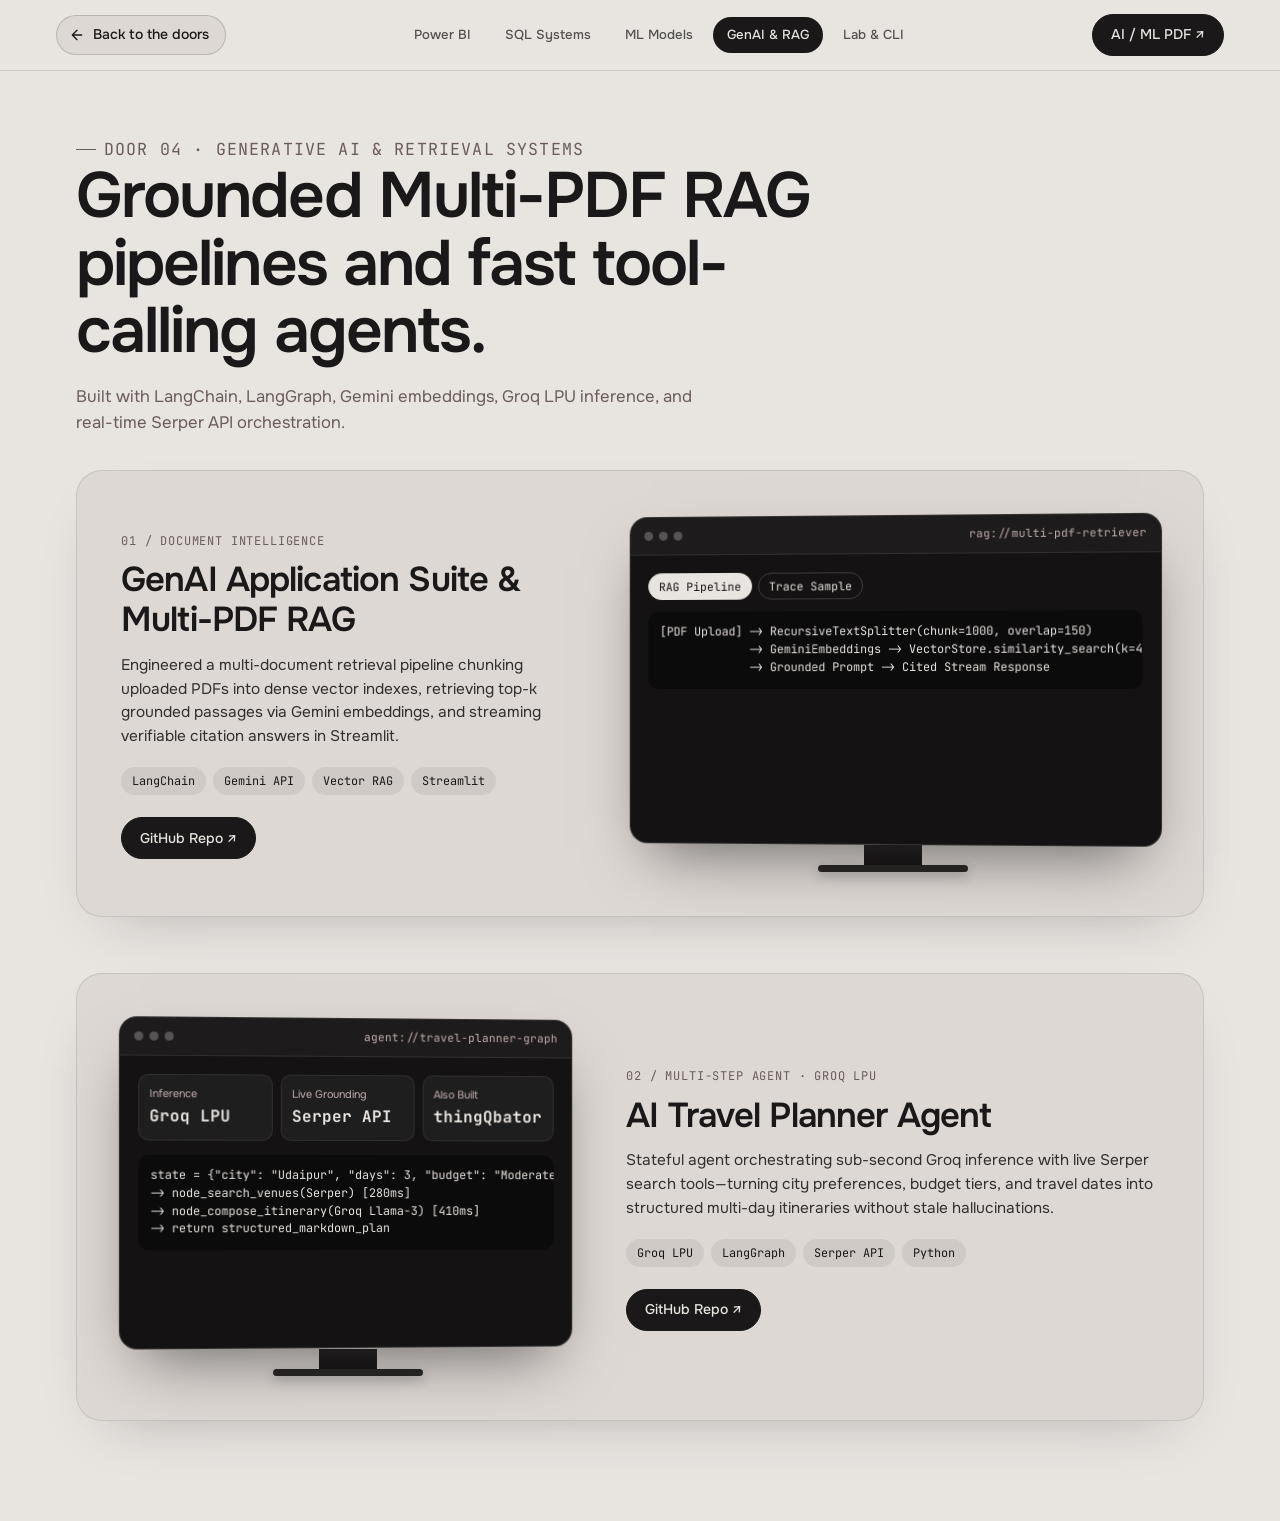
==== genai-agents/index.html @ 1201a59c "Redesign portfolio with architectural doors, Verlet pull-cord, 3D ability card, odometer story, and " ====
<!DOCTYPE html>
<html lang="en">
<head>
  <meta charset="UTF-8" />
  <meta name="viewport" content="width=device-width, initial-scale=1.0" />
  <title>Dev Patel — GenAI, RAG &amp; Autonomous Agents</title>
  <link rel="icon" type="image/svg+xml" href="../favicon.svg" />
  <link rel="preconnect" href="https://fonts.googleapis.com" />
  <link rel="preconnect" href="https://fonts.gstatic.com" crossorigin />
  <link href="https://fonts.googleapis.com/css2?family=JetBrains+Mono:wght@400;500&family=Onest:wght@400;500;600;700&display=swap" rel="stylesheet" />
  <link rel="stylesheet" href="../rooms/room.css" />
</head>
<body>
  <header class="rn">
    <a class="backd" id="backDoors" href="../#works">
      <svg viewBox="0 0 24 24" fill="none" stroke="currentColor" stroke-width="2" stroke-linecap="round" stroke-linejoin="round" aria-hidden="true"><path d="M19 12H5M12 19l-7-7 7-7"/></svg>
      <span>Back to the doors</span>
    </a>
    <nav class="rn__rooms" aria-label="Switch room">
      <a class="rn__pill" href="../power-bi/" data-door="0">Power BI</a>
      <a class="rn__pill" href="../sql-analytics/" data-door="1">SQL Systems</a>
      <a class="rn__pill" href="../machine-learning/" data-door="2">ML Models</a>
      <a class="rn__pill on" href="../genai-agents/" data-door="3">GenAI &amp; RAG</a>
      <a class="rn__pill" href="../system-terminal/" data-door="4">Lab &amp; CLI</a>
    </nav>
    <a class="rbtn" href="../assets/resumes/Dev_Patel_AI_ML_Resume.pdf" target="_blank" rel="noopener">AI / ML PDF ↗</a>
  </header>

  <main class="wrap">
    <section class="intro">
      <p class="eyebrow">Door 04 · Generative AI &amp; Retrieval Systems</p>
      <h1>Grounded Multi-PDF RAG pipelines and fast tool-calling agents.</h1>
      <p>
        Built with LangChain, LangGraph, Gemini embeddings, Groq LPU inference, and real-time Serper API orchestration.
      </p>
    </section>

    <section class="stack">
      <article class="card on">
        <div class="card__body">
          <span class="card__kicker">01 / Document Intelligence</span>
          <h2>GenAI Application Suite &amp; Multi-PDF RAG</h2>
          <p class="card__desc">
            Engineered a multi-document retrieval pipeline chunking uploaded PDFs into dense vector indexes, retrieving top-k grounded passages via Gemini embeddings, and streaming verifiable citation answers in Streamlit.
          </p>
          <div class="tags">
            <span class="tag">LangChain</span>
            <span class="tag">Gemini API</span>
            <span class="tag">Vector RAG</span>
            <span class="tag">Streamlit</span>
          </div>
          <div class="card__actions">
            <a class="rbtn" href="https://github.com/Devpatel7777/Gen_AI" target="_blank" rel="noopener">GitHub Repo ↗</a>
          </div>
        </div>

        <div class="mon">
          <div class="mon__bezel">
            <div class="mon__bar">
              <div class="mon__dots"><i></i><i></i><i></i></div>
              <span class="mon__path">rag://multi-pdf-retriever</span>
            </div>
            <div class="mon__screen">
              <div class="w-tabs" id="ragTabs">
                <button type="button" class="w-tab on" data-r="arch">RAG Pipeline</button>
                <button type="button" class="w-tab" data-r="query">Trace Sample</button>
              </div>
              <pre class="w-pre" id="ragOut">[PDF Upload] -> RecursiveTextSplitter(chunk=1000, overlap=150)
             -> GeminiEmbeddings -> VectorStore.similarity_search(k=4)
             -> Grounded Prompt -> Cited Stream Response</pre>
            </div>
          </div>
          <div class="mon__neck"></div>
          <div class="mon__base"></div>
        </div>
      </article>

      <article class="card flip">
        <div class="card__body">
          <span class="card__kicker">02 / Multi-Step Agent · Groq LPU</span>
          <h2>AI Travel Planner Agent</h2>
          <p class="card__desc">
            Stateful agent orchestrating sub-second Groq inference with live Serper search tools—turning city preferences, budget tiers, and travel dates into structured multi-day itineraries without stale hallucinations.
          </p>
          <div class="tags">
            <span class="tag">Groq LPU</span>
            <span class="tag">LangGraph</span>
            <span class="tag">Serper API</span>
            <span class="tag">Python</span>
          </div>
          <div class="card__actions">
            <a class="rbtn" href="https://github.com/Devpatel7777/AI-Travel-Planner" target="_blank" rel="noopener">GitHub Repo ↗</a>
          </div>
        </div>

        <div class="mon">
          <div class="mon__bezel">
            <div class="mon__bar">
              <div class="mon__dots"><i></i><i></i><i></i></div>
              <span class="mon__path">agent://travel-planner-graph</span>
            </div>
            <div class="mon__screen">
              <div class="w-kpis">
                <div class="w-kpi"><span>Inference</span><strong>Groq LPU</strong></div>
                <div class="w-kpi"><span>Live Grounding</span><strong>Serper API</strong></div>
                <div class="w-kpi"><span>Also Built</span><strong>thingQbator</strong></div>
              </div>
              <pre class="w-pre">state = {"city": "Udaipur", "days": 3, "budget": "Moderate"}
-> node_search_venues(Serper) [280ms]
-> node_compose_itinerary(Groq Llama-3) [410ms]
-> return structured_markdown_plan</pre>
            </div>
          </div>
          <div class="mon__neck"></div>
          <div class="mon__base"></div>
        </div>
      </article>
    </section>
  </main>

  <script src="../rooms/room.js"></script>
  <script>
    (function () {
      const views = {
        arch: `[PDF Upload] -> RecursiveTextSplitter(chunk=1000, overlap=150)\n             -> GeminiEmbeddings -> VectorStore.similarity_search(k=4)\n             -> Grounded Prompt -> Cited Stream Response`,
        query: `Query: "Compare Q3 operating cash flow in the uploaded annual report."\nMatched Chunks: doc_01#p14 (score 0.91), doc_01#p27 (score 0.88)\nAnswer: Grounded strictly to retrieved tables [p.14, p.27].`
      };
      const tabs = document.getElementById('ragTabs');
      const out = document.getElementById('ragOut');
      if (tabs && out) {
        tabs.addEventListener('click', e => {
          const b = e.target.closest('[data-r]');
          if (!b) return;
          tabs.querySelectorAll('.w-tab').forEach(x => x.classList.remove('on'));
          b.classList.add('on');
          out.textContent = views[b.dataset.r] || views.arch;
        });
      }
    })();
  </script>
</body>
</html>
---- rooms/room.css ----
/* ==========================================================================
   Dev Patel — Shared Discipline Room Stylesheet
   3D Monitors · Sticky Showcase Cards · Synchronized Theme
   ========================================================================== */

:root {
  --ground: #E8E4E0;
  --ground-rgb: 232, 228, 224;
  --ink: #1A1818;
  --ink-rgb: 26, 24, 24;
  --surface: #DED8D4;
  --accent: #6B5C5C;
  --hairline: rgba(26, 24, 24, .11);
  --good: #10B981;
  --font: 'Onest', ui-sans-serif, system-ui, -apple-system, 'Segoe UI', Roboto, sans-serif;
  --mono: 'JetBrains Mono', ui-monospace, SFMono-Regular, monospace;
  --gut: clamp(18px, 4.5vw, 56px);
  --ease: cubic-bezier(.16, 1, .3, 1);
}

html[data-mode="dark"] {
  --ground: #1A1818;
  --ground-rgb: 26, 24, 24;
  --ink: #E8E4E0;
  --ink-rgb: 232, 228, 224;
  --surface: #231F1F;
  --accent: #C4B0B0;
  --hairline: rgba(232, 228, 224, .13);
}

*, *::before, *::after { box-sizing: border-box; }

body {
  margin: 0;
  font-family: var(--font);
  line-height: 1.55;
  background: var(--ground);
  color: var(--ink);
  overflow-x: hidden;
  -webkit-font-smoothing: antialiased;
}

/* Sticky Room Nav (.rn) */
.rn {
  position: sticky;
  top: 0;
  z-index: 40;
  padding: 14px var(--gut);
  display: flex;
  align-items: center;
  justify-content: space-between;
  gap: 12px;
  background: rgba(var(--ground-rgb), .84);
  -webkit-backdrop-filter: blur(14px);
  backdrop-filter: blur(14px);
  border-bottom: 1px solid var(--hairline);
}

.backd {
  display: inline-flex;
  align-items: center;
  gap: 8px;
  height: 40px;
  padding: 0 16px 0 12px;
  border-radius: 999px;
  border: 1px solid rgba(var(--ink-rgb), .18);
  background: var(--surface);
  color: var(--ink);
  font-size: .875rem;
  font-weight: 500;
  text-decoration: none;
  cursor: pointer;
  white-space: nowrap;
  transition: transform .3s var(--ease), background .25s ease;
}

.backd svg { width: 16px; height: 16px; transition: transform .3s var(--ease); }
.backd:hover svg { transform: translateX(-3px); }
.backd:hover { background: rgba(var(--ink-rgb), .08); }

.rn__rooms {
  display: flex;
  align-items: center;
  gap: 6px;
  overflow-x: auto;
  scrollbar-width: none;
  padding: 2px;
}

.rn__rooms::-webkit-scrollbar { display: none; }

.rn__pill {
  padding: 7px 13px;
  border-radius: 999px;
  border: 1px solid transparent;
  font-size: .82rem;
  font-weight: 500;
  text-decoration: none;
  color: var(--ink);
  opacity: .72;
  white-space: nowrap;
  transition: opacity .2s ease, background .2s ease, border-color .2s ease;
}

.rn__pill:hover { opacity: 1; background: rgba(var(--ink-rgb), .06); }
.rn__pill.on {
  opacity: 1;
  background: var(--ink);
  color: var(--ground);
}

.wrap {
  width: min(1240px, 100%);
  margin: 0 auto;
  padding: 0 var(--gut);
}

/* Room Intro */
.intro {
  padding: clamp(24px, 4.2vw, 48px) 0 clamp(22px, 3vw, 34px);
}

.eyebrow {
  margin: 0 0 14px;
  display: inline-flex;
  align-items: center;
  gap: 8px;
  font-family: var(--mono);
  font-size: .76rem;
  letter-spacing: .07em;
  text-transform: uppercase;
  color: var(--accent);
}

.eyebrow::before {
  content: "";
  width: 20px;
  height: 1px;
  background: var(--accent);
}

.intro h1 {
  margin: 0;
  font-size: clamp(2.1rem, 5vw, 4.2rem);
  font-weight: 600;
  line-height: 1.06;
  letter-spacing: -.03em;
  max-width: 820px;
}

.intro p {
  margin: 18px 0 0;
  max-width: 640px;
  font-size: clamp(1rem, 1.3vw, 1.15rem);
  color: var(--accent);
}

/* Showcase Stack Cards (.stack / .card) */
.stack {
  display: flex;
  flex-direction: column;
  gap: clamp(28px, 5vw, 56px);
  padding-bottom: clamp(56px, 8vw, 100px);
}

.card {
  display: grid;
  grid-template-columns: minmax(0, .92fr) minmax(0, 1.08fr);
  align-items: center;
  gap: clamp(24px, 4vw, 52px);
  padding: clamp(22px, 3.6vw, 44px);
  border-radius: 26px;
  background: var(--surface);
  border: 1px solid var(--hairline);
  box-shadow: 0 24px 60px -34px rgba(0, 0, 0, .28);
  opacity: 0;
  transform: translateY(20px);
  transition: opacity .6s var(--ease), transform .7s var(--ease);
}

.card.on { opacity: 1; transform: none; }

.card.flip .card__body { order: 2; }
.card.flip .mon { order: 1; }

.card__kicker {
  font-family: var(--mono);
  font-size: .75rem;
  letter-spacing: .07em;
  text-transform: uppercase;
  color: var(--accent);
}

.card h2 {
  margin: 8px 0 0;
  font-size: clamp(1.5rem, 2.7vw, 2.25rem);
  font-weight: 600;
  line-height: 1.15;
  letter-spacing: -.025em;
}

.card__desc {
  margin: 14px 0 0;
  font-size: .96rem;
  opacity: .88;
}

.tags {
  margin: 18px 0 0;
  display: flex;
  flex-wrap: wrap;
  gap: 7px;
}

.tag {
  padding: 5px 11px;
  border-radius: 999px;
  background: rgba(var(--ink-rgb), .07);
  font-family: var(--mono);
  font-size: .74rem;
}

.card__actions {
  margin-top: 22px;
  display: flex;
  flex-wrap: wrap;
  gap: 10px;
}

.rbtn {
  display: inline-flex;
  align-items: center;
  gap: 8px;
  height: 42px;
  padding: 0 18px;
  border-radius: 999px;
  border: 1px solid var(--ink);
  background: var(--ink);
  color: var(--ground);
  font-size: .875rem;
  font-weight: 500;
  text-decoration: none;
  cursor: pointer;
  transition: transform .25s var(--ease), opacity .2s ease;
}

.rbtn:hover { transform: translateY(-2px); }
.rbtn--ghost {
  background: transparent;
  color: var(--ink);
  border-color: rgba(var(--ink-rgb), .24);
}

/* 3D Monitor Showcase Frame (.mon) */
.mon {
  display: flex;
  flex-direction: column;
  align-items: center;
  perspective: 1100px;
}

.mon__bezel {
  width: 100%;
  border-radius: 18px;
  background: #141212;
  color: #E8E4E0;
  border: 1px solid rgba(255, 255, 255, .14);
  box-shadow: 0 28px 60px -22px rgba(0, 0, 0, .55);
  overflow: hidden;
  transform: rotateY(-3deg);
  transition: transform .55s var(--ease);
}

.card.flip .mon__bezel { transform: rotateY(3deg); }
.card:hover .mon__bezel { transform: rotateY(0deg) translateY(-2px); }

.mon__bar {
  display: flex;
  align-items: center;
  justify-content: space-between;
  padding: 10px 14px;
  background: rgba(255, 255, 255, .04);
  border-bottom: 1px solid rgba(255, 255, 255, .09);
}

.mon__dots { display: flex; gap: 6px; }
.mon__dots i {
  width: 9px;
  height: 9px;
  border-radius: 50%;
  background: rgba(255, 255, 255, .25);
}

.mon__path {
  font-family: var(--mono);
  font-size: .7rem;
  color: #C4B0B0;
}

.mon__screen {
  padding: 18px;
  min-height: 290px;
  font-size: .84rem;
}

.mon__neck {
  width: 58px;
  height: 20px;
  background: linear-gradient(180deg, #2B2727, #1A1818);
}

.mon__base {
  width: 150px;
  height: 7px;
  border-radius: 999px;
  background: #2B2727;
  box-shadow: 0 4px 12px rgba(0, 0, 0, .25);
}

/* Interactive Widget Primitives inside `.mon__screen` */
.w-kpis {
  display: grid;
  grid-template-columns: repeat(3, minmax(0, 1fr));
  gap: 8px;
  margin-bottom: 14px;
}

.w-kpi {
  padding: 10px;
  border-radius: 10px;
  background: rgba(255, 255, 255, .05);
  border: 1px solid rgba(255, 255, 255, .08);
}

.w-kpi span { display: block; font-size: .68rem; color: #C4B0B0; }
.w-kpi strong { display: block; margin-top: 2px; font-size: 1rem; font-family: var(--mono); }

.w-tabs {
  display: flex;
  flex-wrap: wrap;
  gap: 6px;
  margin-bottom: 12px;
}

.w-tab {
  padding: 5px 10px;
  border-radius: 999px;
  border: 1px solid rgba(255, 255, 255, .18);
  background: transparent;
  color: #E8E4E0;
  font-family: var(--mono);
  font-size: .72rem;
  cursor: pointer;
}

.w-tab.on {
  background: #E8E4E0;
  color: #141212;
  border-color: #E8E4E0;
}

.w-pre {
  margin: 0;
  padding: 12px;
  border-radius: 10px;
  background: rgba(0, 0, 0, .38);
  font-family: var(--mono);
  font-size: .74rem;
  line-height: 1.5;
  overflow-x: auto;
  color: #E8E4E0;
}

.w-table {
  width: 100%;
  border-collapse: collapse;
  margin-top: 10px;
  font-family: var(--mono);
  font-size: .74rem;
}

.w-table th,
.w-table td {
  padding: 6px 8px;
  text-align: left;
  border-bottom: 1px solid rgba(255, 255, 255, .09);
}

.w-table th { color: #C4B0B0; font-weight: 500; }

.w-sliders {
  display: grid;
  grid-template-columns: repeat(2, minmax(0, 1fr));
  gap: 10px 14px;
}

.w-slider label {
  display: flex;
  justify-content: space-between;
  font-family: var(--mono);
  font-size: .72rem;
  margin-bottom: 3px;
}

.w-slider input { width: 100%; accent-color: #C4B0B0; }

/* Terminal inside System Lab Room */
.term-out {
  height: 205px;
  overflow-y: auto;
  font-family: var(--mono);
  font-size: .76rem;
  line-height: 1.5;
  color: #E8E4E0;
  margin-bottom: 10px;
}

.term-in {
  display: flex;
  align-items: center;
  gap: 8px;
  padding-top: 8px;
  border-top: 1px solid rgba(255, 255, 255, .1);
  font-family: var(--mono);
  font-size: .78rem;
}

.term-in input {
  flex: 1;
  background: none;
  border: 0;
  outline: none;
  color: #E8E4E0;
  font-family: var(--mono);
  font-size: .78rem;
}

/* Responsive */
@media (max-width: 900px) {
  .card {
    grid-template-columns: 1fr;
    gap: 24px;
  }
  .card.flip .card__body,
  .card.flip .mon { order: initial; }
  .mon__bezel,
  .card.flip .mon__bezel { transform: none; }
}

@media (max-width: 540px) {
  .rn { padding: 10px 14px; }
  .rn__rooms { display: none; }
  .w-kpis { grid-template-columns: 1fr; }
  .w-sliders { grid-template-columns: 1fr; }
}
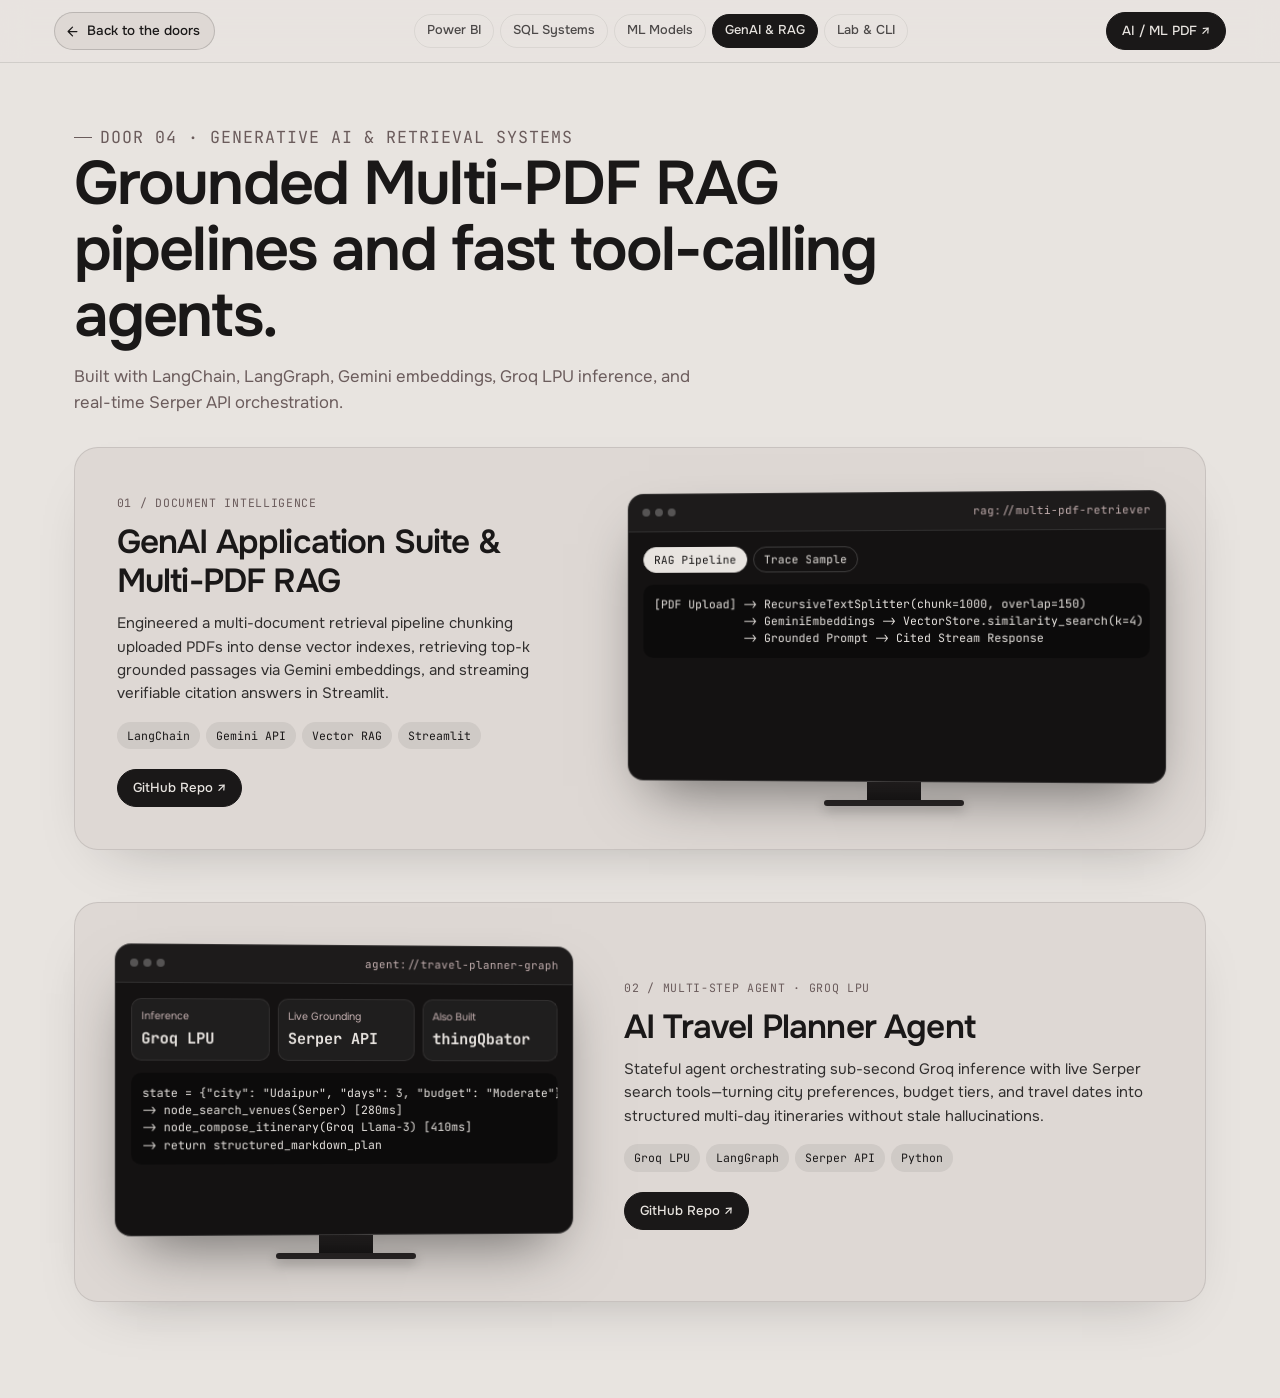
==== commit 026b4bb3: "Fix mobile grid overflow inside rooms, eliminate flip-calendar flicker and pull-cord dead zone, sync" ====
--- a/genai-agents/index.html
+++ b/genai-agents/index.html
@@ -4,6 +4,7 @@
   <meta charset="UTF-8" />
   <meta name="viewport" content="width=device-width, initial-scale=1.0" />
   <title>Dev Patel — GenAI, RAG &amp; Autonomous Agents</title>
+  <script>(function(){try{var p=new URLSearchParams(location.search).get('theme')||localStorage.getItem('dev-mode');if(p==='dark')document.documentElement.dataset.mode='dark';}catch(e){}})();</script>
   <link rel="icon" type="image/svg+xml" href="../favicon.svg" />
   <link rel="preconnect" href="https://fonts.googleapis.com" />
   <link rel="preconnect" href="https://fonts.gstatic.com" crossorigin />
--- a/rooms/room.css
+++ b/rooms/room.css
@@ -1,6 +1,6 @@
 /* ==========================================================================
    Dev Patel — Shared Discipline Room Stylesheet
-   3D Monitors · Sticky Showcase Cards · Synchronized Theme
+   3D Monitors · Zero-Overflow Responsive Grids · Synchronized Theme
    ========================================================================== */
 
 :root {
@@ -14,7 +14,7 @@
   --good: #10B981;
   --font: 'Onest', ui-sans-serif, system-ui, -apple-system, 'Segoe UI', Roboto, sans-serif;
   --mono: 'JetBrains Mono', ui-monospace, SFMono-Regular, monospace;
-  --gut: clamp(18px, 4.5vw, 56px);
+  --gut: clamp(16px, 4.2vw, 56px);
   --ease: cubic-bezier(.16, 1, .3, 1);
 }
 
@@ -30,13 +30,13 @@
 
 *, *::before, *::after { box-sizing: border-box; }
 
-body {
+html, body {
   margin: 0;
   font-family: var(--font);
   line-height: 1.55;
   background: var(--ground);
   color: var(--ink);
-  overflow-x: hidden;
+  overflow-x: clip;
   -webkit-font-smoothing: antialiased;
 }
 
@@ -45,12 +45,13 @@
   position: sticky;
   top: 0;
   z-index: 40;
-  padding: 14px var(--gut);
-  display: flex;
+  padding: 12px var(--gut);
+  display: flex;
+  flex-wrap: wrap;
   align-items: center;
   justify-content: space-between;
-  gap: 12px;
-  background: rgba(var(--ground-rgb), .84);
+  gap: 10px 12px;
+  background: rgba(var(--ground-rgb), .86);
   -webkit-backdrop-filter: blur(14px);
   backdrop-filter: blur(14px);
   border-bottom: 1px solid var(--hairline);
@@ -59,14 +60,14 @@
 .backd {
   display: inline-flex;
   align-items: center;
-  gap: 8px;
-  height: 40px;
-  padding: 0 16px 0 12px;
+  gap: 7px;
+  height: 38px;
+  padding: 0 14px 0 10px;
   border-radius: 999px;
   border: 1px solid rgba(var(--ink-rgb), .18);
   background: var(--surface);
   color: var(--ink);
-  font-size: .875rem;
+  font-size: .84rem;
   font-weight: 500;
   text-decoration: none;
   cursor: pointer;
@@ -74,7 +75,7 @@
   transition: transform .3s var(--ease), background .25s ease;
 }
 
-.backd svg { width: 16px; height: 16px; transition: transform .3s var(--ease); }
+.backd svg { width: 15px; height: 15px; transition: transform .3s var(--ease); }
 .backd:hover svg { transform: translateX(-3px); }
 .backd:hover { background: rgba(var(--ink-rgb), .08); }
 
@@ -82,24 +83,25 @@
   display: flex;
   align-items: center;
   gap: 6px;
+  max-width: 100%;
   overflow-x: auto;
   scrollbar-width: none;
-  padding: 2px;
+  padding: 2px 0;
 }
 
 .rn__rooms::-webkit-scrollbar { display: none; }
 
 .rn__pill {
-  padding: 7px 13px;
-  border-radius: 999px;
-  border: 1px solid transparent;
-  font-size: .82rem;
+  padding: 6px 12px;
+  border-radius: 999px;
+  border: 1px solid rgba(var(--ink-rgb), .09);
+  font-size: .8rem;
   font-weight: 500;
   text-decoration: none;
   color: var(--ink);
-  opacity: .72;
+  opacity: .76;
   white-space: nowrap;
-  transition: opacity .2s ease, background .2s ease, border-color .2s ease;
+  transition: opacity .2s ease, background .2s ease;
 }
 
 .rn__pill:hover { opacity: 1; background: rgba(var(--ink-rgb), .06); }
@@ -107,6 +109,7 @@
   opacity: 1;
   background: var(--ink);
   color: var(--ground);
+  border-color: var(--ink);
 }
 
 .wrap {
@@ -117,41 +120,41 @@
 
 /* Room Intro */
 .intro {
-  padding: clamp(24px, 4.2vw, 48px) 0 clamp(22px, 3vw, 34px);
+  padding: clamp(22px, 4vw, 48px) 0 clamp(20px, 3vw, 32px);
 }
 
 .eyebrow {
-  margin: 0 0 14px;
+  margin: 0 0 12px;
   display: inline-flex;
   align-items: center;
   gap: 8px;
   font-family: var(--mono);
-  font-size: .76rem;
-  letter-spacing: .07em;
+  font-size: .74rem;
+  letter-spacing: .06em;
   text-transform: uppercase;
   color: var(--accent);
 }
 
 .eyebrow::before {
   content: "";
-  width: 20px;
+  width: 18px;
   height: 1px;
   background: var(--accent);
 }
 
 .intro h1 {
   margin: 0;
-  font-size: clamp(2.1rem, 5vw, 4.2rem);
+  font-size: clamp(1.85rem, 4.8vw, 4.1rem);
   font-weight: 600;
-  line-height: 1.06;
+  line-height: 1.08;
   letter-spacing: -.03em;
   max-width: 820px;
 }
 
 .intro p {
-  margin: 18px 0 0;
+  margin: 14px 0 0;
   max-width: 640px;
-  font-size: clamp(1rem, 1.3vw, 1.15rem);
+  font-size: clamp(.95rem, 1.3vw, 1.12rem);
   color: var(--accent);
 }
 
@@ -159,25 +162,27 @@
 .stack {
   display: flex;
   flex-direction: column;
-  gap: clamp(28px, 5vw, 56px);
-  padding-bottom: clamp(56px, 8vw, 100px);
+  gap: clamp(24px, 4.5vw, 52px);
+  padding-bottom: clamp(52px, 8vw, 96px);
 }
 
 .card {
   display: grid;
   grid-template-columns: minmax(0, .92fr) minmax(0, 1.08fr);
   align-items: center;
-  gap: clamp(24px, 4vw, 52px);
-  padding: clamp(22px, 3.6vw, 44px);
-  border-radius: 26px;
+  gap: clamp(20px, 3.8vw, 48px);
+  padding: clamp(18px, 3.4vw, 42px);
+  border-radius: 24px;
   background: var(--surface);
   border: 1px solid var(--hairline);
   box-shadow: 0 24px 60px -34px rgba(0, 0, 0, .28);
   opacity: 0;
-  transform: translateY(20px);
-  transition: opacity .6s var(--ease), transform .7s var(--ease);
-}
-
+  transform: translateY(16px);
+  transition: opacity .5s var(--ease), transform .6s var(--ease);
+}
+
+/* CRITICAL: prevent <pre>/tables from expanding grid tracks past mobile viewport */
+.card > * { min-width: 0; }
 .card.on { opacity: 1; transform: none; }
 
 .card.flip .card__body { order: 2; }
@@ -185,62 +190,64 @@
 
 .card__kicker {
   font-family: var(--mono);
-  font-size: .75rem;
-  letter-spacing: .07em;
+  font-size: .72rem;
+  letter-spacing: .06em;
   text-transform: uppercase;
   color: var(--accent);
 }
 
 .card h2 {
   margin: 8px 0 0;
-  font-size: clamp(1.5rem, 2.7vw, 2.25rem);
+  font-size: clamp(1.35rem, 2.6vw, 2.2rem);
   font-weight: 600;
-  line-height: 1.15;
+  line-height: 1.16;
   letter-spacing: -.025em;
+  overflow-wrap: break-word;
 }
 
 .card__desc {
-  margin: 14px 0 0;
-  font-size: .96rem;
+  margin: 12px 0 0;
+  font-size: .94rem;
   opacity: .88;
 }
 
 .tags {
-  margin: 18px 0 0;
+  margin: 16px 0 0;
   display: flex;
   flex-wrap: wrap;
-  gap: 7px;
+  gap: 6px;
 }
 
 .tag {
-  padding: 5px 11px;
+  padding: 5px 10px;
   border-radius: 999px;
   background: rgba(var(--ink-rgb), .07);
   font-family: var(--mono);
-  font-size: .74rem;
+  font-size: .72rem;
 }
 
 .card__actions {
-  margin-top: 22px;
+  margin-top: 20px;
   display: flex;
   flex-wrap: wrap;
-  gap: 10px;
+  gap: 8px;
 }
 
 .rbtn {
   display: inline-flex;
   align-items: center;
-  gap: 8px;
-  height: 42px;
-  padding: 0 18px;
+  gap: 7px;
+  height: 38px;
+  padding: 0 15px;
   border-radius: 999px;
   border: 1px solid var(--ink);
   background: var(--ink);
   color: var(--ground);
-  font-size: .875rem;
+  font-size: .82rem;
   font-weight: 500;
   text-decoration: none;
   cursor: pointer;
+  white-space: nowrap;
   transition: transform .25s var(--ease), opacity .2s ease;
 }
 
@@ -253,6 +260,8 @@
 
 /* 3D Monitor Showcase Frame (.mon) */
 .mon {
+  width: 100%;
+  min-width: 0;
   display: flex;
   flex-direction: column;
   align-items: center;
@@ -261,7 +270,9 @@
 
 .mon__bezel {
   width: 100%;
-  border-radius: 18px;
+  max-width: 100%;
+  min-width: 0;
+  border-radius: 16px;
   background: #141212;
   color: #E8E4E0;
   border: 1px solid rgba(255, 255, 255, .14);
@@ -278,40 +289,49 @@
   display: flex;
   align-items: center;
   justify-content: space-between;
+  gap: 10px;
   padding: 10px 14px;
   background: rgba(255, 255, 255, .04);
   border-bottom: 1px solid rgba(255, 255, 255, .09);
 }
 
-.mon__dots { display: flex; gap: 6px; }
+.mon__dots { display: flex; gap: 5px; flex: none; }
 .mon__dots i {
-  width: 9px;
-  height: 9px;
+  width: 8px;
+  height: 8px;
   border-radius: 50%;
   background: rgba(255, 255, 255, .25);
 }
 
 .mon__path {
   font-family: var(--mono);
-  font-size: .7rem;
+  font-size: .68rem;
   color: #C4B0B0;
+  overflow: hidden;
+  text-overflow: ellipsis;
+  white-space: nowrap;
 }
 
 .mon__screen {
-  padding: 18px;
-  min-height: 290px;
-  font-size: .84rem;
+  width: 100%;
+  min-width: 0;
+  padding: 15px;
+  min-height: 250px;
+  font-size: .82rem;
+  overflow-x: auto;
+  scrollbar-width: thin;
+  scrollbar-color: rgba(255, 255, 255, .22) transparent;
 }
 
 .mon__neck {
-  width: 58px;
-  height: 20px;
+  width: 54px;
+  height: 18px;
   background: linear-gradient(180deg, #2B2727, #1A1818);
 }
 
 .mon__base {
-  width: 150px;
-  height: 7px;
+  width: 140px;
+  height: 6px;
   border-radius: 999px;
   background: #2B2727;
   box-shadow: 0 4px 12px rgba(0, 0, 0, .25);
@@ -322,18 +342,19 @@
   display: grid;
   grid-template-columns: repeat(3, minmax(0, 1fr));
   gap: 8px;
-  margin-bottom: 14px;
+  margin-bottom: 12px;
 }
 
 .w-kpi {
-  padding: 10px;
+  padding: 9px;
   border-radius: 10px;
   background: rgba(255, 255, 255, .05);
   border: 1px solid rgba(255, 255, 255, .08);
-}
-
-.w-kpi span { display: block; font-size: .68rem; color: #C4B0B0; }
-.w-kpi strong { display: block; margin-top: 2px; font-size: 1rem; font-family: var(--mono); }
+  min-width: 0;
+}
+
+.w-kpi span { display: block; font-size: .66rem; color: #C4B0B0; }
+.w-kpi strong { display: block; margin-top: 2px; font-size: .95rem; font-family: var(--mono); overflow-wrap: anywhere; }
 
 .w-tabs {
   display: flex;
@@ -349,7 +370,7 @@
   background: transparent;
   color: #E8E4E0;
   font-family: var(--mono);
-  font-size: .72rem;
+  font-size: .7rem;
   cursor: pointer;
 }
 
@@ -361,27 +382,37 @@
 
 .w-pre {
   margin: 0;
-  padding: 12px;
+  max-width: 100%;
+  padding: 11px;
   border-radius: 10px;
   background: rgba(0, 0, 0, .38);
   font-family: var(--mono);
-  font-size: .74rem;
+  font-size: .72rem;
   line-height: 1.5;
   overflow-x: auto;
+  scrollbar-width: thin;
+  scrollbar-color: rgba(255, 255, 255, .2) transparent;
   color: #E8E4E0;
 }
+
+.w-pre::-webkit-scrollbar,
+.mon__screen::-webkit-scrollbar { height: 5px; width: 5px; }
+.w-pre::-webkit-scrollbar-thumb,
+.mon__screen::-webkit-scrollbar-thumb { background: rgba(255, 255, 255, .24); border-radius: 999px; }
+.w-pre::-webkit-scrollbar-track,
+.mon__screen::-webkit-scrollbar-track { background: transparent; }
 
 .w-table {
   width: 100%;
   border-collapse: collapse;
   margin-top: 10px;
   font-family: var(--mono);
-  font-size: .74rem;
+  font-size: .72rem;
 }
 
 .w-table th,
 .w-table td {
-  padding: 6px 8px;
+  padding: 6px 6px;
   text-align: left;
   border-bottom: 1px solid rgba(255, 255, 255, .09);
 }
@@ -406,10 +437,10 @@
 
 /* Terminal inside System Lab Room */
 .term-out {
-  height: 205px;
+  height: 195px;
   overflow-y: auto;
   font-family: var(--mono);
-  font-size: .76rem;
+  font-size: .74rem;
   line-height: 1.5;
   color: #E8E4E0;
   margin-bottom: 10px;
@@ -422,34 +453,39 @@
   padding-top: 8px;
   border-top: 1px solid rgba(255, 255, 255, .1);
   font-family: var(--mono);
-  font-size: .78rem;
+  font-size: .76rem;
 }
 
 .term-in input {
   flex: 1;
+  min-width: 0;
   background: none;
   border: 0;
   outline: none;
   color: #E8E4E0;
   font-family: var(--mono);
-  font-size: .78rem;
+  font-size: .76rem;
 }
 
 /* Responsive */
 @media (max-width: 900px) {
   .card {
-    grid-template-columns: 1fr;
-    gap: 24px;
+    grid-template-columns: minmax(0, 1fr);
+    gap: 20px;
   }
   .card.flip .card__body,
   .card.flip .mon { order: initial; }
   .mon__bezel,
   .card.flip .mon__bezel { transform: none; }
+  .rn__rooms {
+    order: 3;
+    flex-basis: 100%;
+    padding-top: 4px;
+  }
 }
 
 @media (max-width: 540px) {
   .rn { padding: 10px 14px; }
-  .rn__rooms { display: none; }
   .w-kpis { grid-template-columns: 1fr; }
   .w-sliders { grid-template-columns: 1fr; }
 }
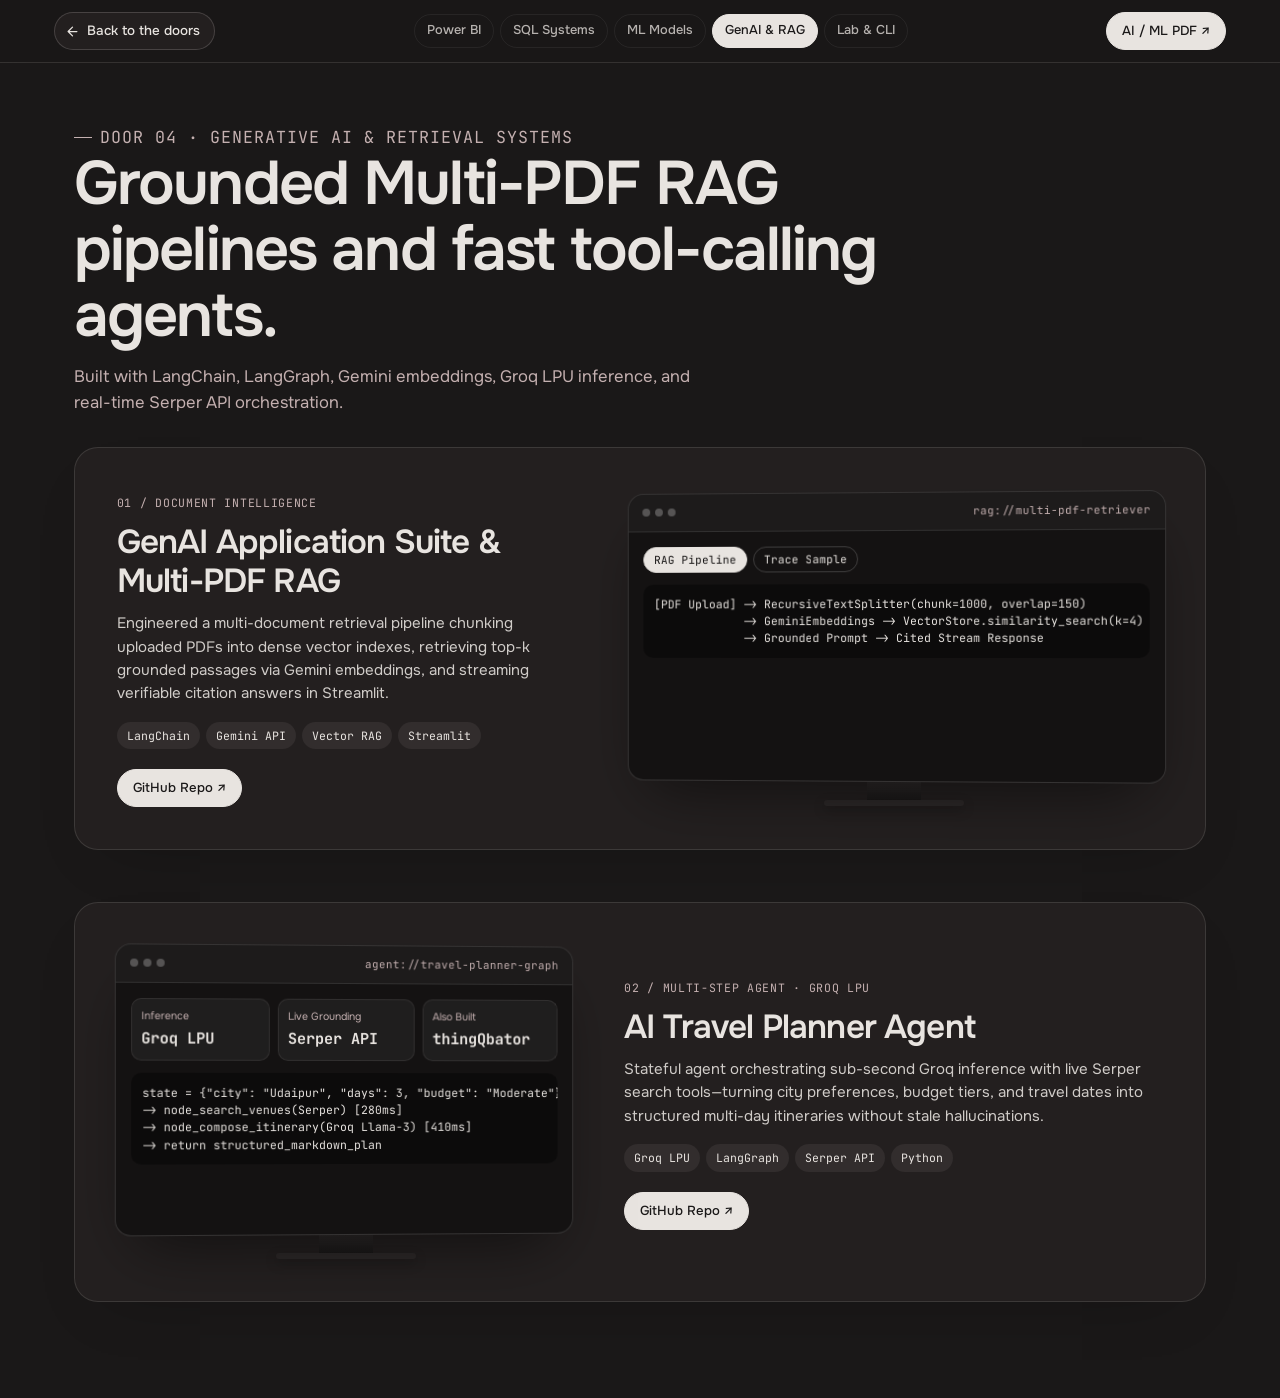
==== commit 319559f1: "Match exact dark architectural UI/UX, 3D spiral flip calendar, fluted brass doors hover, and braided" ====
--- a/genai-agents/index.html
+++ b/genai-agents/index.html
@@ -4,7 +4,7 @@
   <meta charset="UTF-8" />
   <meta name="viewport" content="width=device-width, initial-scale=1.0" />
   <title>Dev Patel — GenAI, RAG &amp; Autonomous Agents</title>
-  <script>(function(){try{var p=new URLSearchParams(location.search).get('theme')||localStorage.getItem('dev-mode');if(p==='dark')document.documentElement.dataset.mode='dark';}catch(e){}})();</script>
+  <script>(function(){try{var p=new URLSearchParams(location.search).get('theme')||localStorage.getItem('dev-mode');if(p!=='light')document.documentElement.dataset.mode='dark';}catch(e){}})();</script>
   <link rel="icon" type="image/svg+xml" href="../favicon.svg" />
   <link rel="preconnect" href="https://fonts.googleapis.com" />
   <link rel="preconnect" href="https://fonts.gstatic.com" crossorigin />
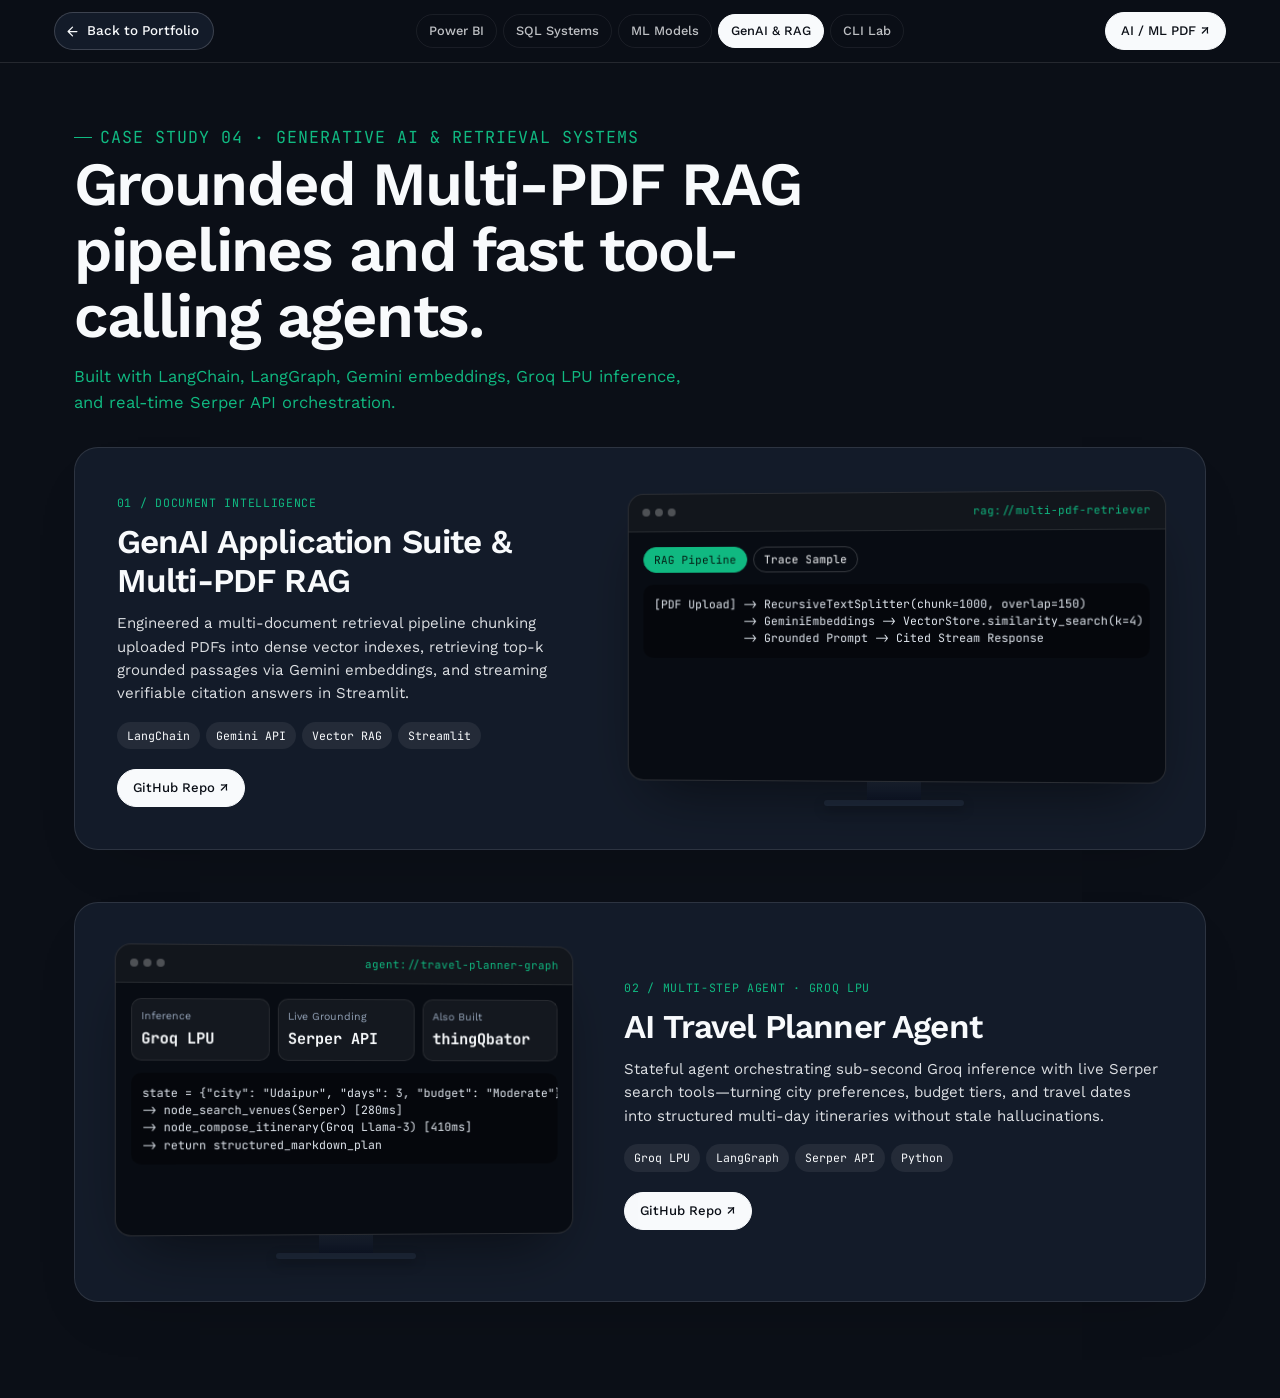
==== commit 5e10e32e: "Rebuild original Dev Patel Data & ML portfolio with zero template overlap and fix PDF button contras" ====
--- a/genai-agents/index.html
+++ b/genai-agents/index.html
@@ -4,32 +4,32 @@
   <meta charset="UTF-8" />
   <meta name="viewport" content="width=device-width, initial-scale=1.0" />
   <title>Dev Patel — GenAI, RAG &amp; Autonomous Agents</title>
-  <script>(function(){try{var p=new URLSearchParams(location.search).get('theme')||localStorage.getItem('dev-mode');if(p!=='light')document.documentElement.dataset.mode='dark';}catch(e){}})();</script>
+  <script>(function(){try{if(localStorage.getItem('dp-theme')==='light')document.documentElement.dataset.theme='light';}catch(e){}})();</script>
   <link rel="icon" type="image/svg+xml" href="../favicon.svg" />
   <link rel="preconnect" href="https://fonts.googleapis.com" />
   <link rel="preconnect" href="https://fonts.gstatic.com" crossorigin />
-  <link href="https://fonts.googleapis.com/css2?family=JetBrains+Mono:wght@400;500&family=Onest:wght@400;500;600;700&display=swap" rel="stylesheet" />
+  <link href="https://fonts.googleapis.com/css2?family=JetBrains+Mono:wght@400;500&family=Work+Sans:wght@400;500;600;700&display=swap" rel="stylesheet" />
   <link rel="stylesheet" href="../rooms/room.css" />
 </head>
 <body>
   <header class="rn">
-    <a class="backd" id="backDoors" href="../#works">
+    <a class="backd" href="../">
       <svg viewBox="0 0 24 24" fill="none" stroke="currentColor" stroke-width="2" stroke-linecap="round" stroke-linejoin="round" aria-hidden="true"><path d="M19 12H5M12 19l-7-7 7-7"/></svg>
-      <span>Back to the doors</span>
+      <span>Back to Portfolio</span>
     </a>
-    <nav class="rn__rooms" aria-label="Switch room">
-      <a class="rn__pill" href="../power-bi/" data-door="0">Power BI</a>
-      <a class="rn__pill" href="../sql-analytics/" data-door="1">SQL Systems</a>
-      <a class="rn__pill" href="../machine-learning/" data-door="2">ML Models</a>
-      <a class="rn__pill on" href="../genai-agents/" data-door="3">GenAI &amp; RAG</a>
-      <a class="rn__pill" href="../system-terminal/" data-door="4">Lab &amp; CLI</a>
+    <nav class="rn__rooms" aria-label="Case studies">
+      <a class="rn__pill" href="../power-bi/">Power BI</a>
+      <a class="rn__pill" href="../sql-analytics/">SQL Systems</a>
+      <a class="rn__pill" href="../machine-learning/">ML Models</a>
+      <a class="rn__pill on" href="../genai-agents/">GenAI &amp; RAG</a>
+      <a class="rn__pill" href="../system-terminal/">CLI Lab</a>
     </nav>
     <a class="rbtn" href="../assets/resumes/Dev_Patel_AI_ML_Resume.pdf" target="_blank" rel="noopener">AI / ML PDF ↗</a>
   </header>
 
   <main class="wrap">
     <section class="intro">
-      <p class="eyebrow">Door 04 · Generative AI &amp; Retrieval Systems</p>
+      <p class="eyebrow">Case Study 04 · Generative AI &amp; Retrieval Systems</p>
       <h1>Grounded Multi-PDF RAG pipelines and fast tool-calling agents.</h1>
       <p>
         Built with LangChain, LangGraph, Gemini embeddings, Groq LPU inference, and real-time Serper API orchestration.
--- a/rooms/room.css
+++ b/rooms/room.css
@@ -4,28 +4,28 @@
    ========================================================================== */
 
 :root {
-  --ground: #E8E4E0;
-  --ground-rgb: 232, 228, 224;
-  --ink: #1A1818;
-  --ink-rgb: 26, 24, 24;
-  --surface: #DED8D4;
-  --accent: #6B5C5C;
-  --hairline: rgba(26, 24, 24, .11);
+  --ground: #0B0F17;
+  --ground-rgb: 11, 15, 23;
+  --ink: #F8FAFC;
+  --ink-rgb: 248, 250, 252;
+  --surface: #131B29;
+  --accent: #10B981;
+  --hairline: rgba(248, 250, 252, .11);
   --good: #10B981;
-  --font: 'Onest', ui-sans-serif, system-ui, -apple-system, 'Segoe UI', Roboto, sans-serif;
+  --font: 'Work Sans', ui-sans-serif, system-ui, -apple-system, 'Segoe UI', Roboto, sans-serif;
   --mono: 'JetBrains Mono', ui-monospace, SFMono-Regular, monospace;
   --gut: clamp(16px, 4.2vw, 56px);
   --ease: cubic-bezier(.16, 1, .3, 1);
 }
 
-html[data-mode="dark"] {
-  --ground: #1A1818;
-  --ground-rgb: 26, 24, 24;
-  --ink: #E8E4E0;
-  --ink-rgb: 232, 228, 224;
-  --surface: #231F1F;
-  --accent: #C4B0B0;
-  --hairline: rgba(232, 228, 224, .13);
+html[data-theme="light"] {
+  --ground: #F8FAFC;
+  --ground-rgb: 248, 250, 252;
+  --ink: #0F172A;
+  --ink-rgb: 15, 23, 42;
+  --surface: #FFFFFF;
+  --accent: #059669;
+  --hairline: rgba(15, 23, 42, .11);
 }
 
 *, *::before, *::after { box-sizing: border-box; }
@@ -273,8 +273,8 @@
   max-width: 100%;
   min-width: 0;
   border-radius: 16px;
-  background: #141212;
-  color: #E8E4E0;
+  background: #080C13;
+  color: #F8FAFC;
   border: 1px solid rgba(255, 255, 255, .14);
   box-shadow: 0 28px 60px -22px rgba(0, 0, 0, .55);
   overflow: hidden;
@@ -306,7 +306,7 @@
 .mon__path {
   font-family: var(--mono);
   font-size: .68rem;
-  color: #C4B0B0;
+  color: #10B981;
   overflow: hidden;
   text-overflow: ellipsis;
   white-space: nowrap;
@@ -326,14 +326,14 @@
 .mon__neck {
   width: 54px;
   height: 18px;
-  background: linear-gradient(180deg, #2B2727, #1A1818);
+  background: linear-gradient(180deg, #1E293B, #0F172A);
 }
 
 .mon__base {
   width: 140px;
   height: 6px;
   border-radius: 999px;
-  background: #2B2727;
+  background: #1E293B;
   box-shadow: 0 4px 12px rgba(0, 0, 0, .25);
 }
 
@@ -353,7 +353,7 @@
   min-width: 0;
 }
 
-.w-kpi span { display: block; font-size: .66rem; color: #C4B0B0; }
+.w-kpi span { display: block; font-size: .66rem; color: #94A3B8; }
 .w-kpi strong { display: block; margin-top: 2px; font-size: .95rem; font-family: var(--mono); overflow-wrap: anywhere; }
 
 .w-tabs {
@@ -368,16 +368,16 @@
   border-radius: 999px;
   border: 1px solid rgba(255, 255, 255, .18);
   background: transparent;
-  color: #E8E4E0;
+  color: #F8FAFC;
   font-family: var(--mono);
   font-size: .7rem;
   cursor: pointer;
 }
 
 .w-tab.on {
-  background: #E8E4E0;
-  color: #141212;
-  border-color: #E8E4E0;
+  background: #10B981;
+  color: #041D14;
+  border-color: #10B981;
 }
 
 .w-pre {
@@ -392,7 +392,7 @@
   overflow-x: auto;
   scrollbar-width: thin;
   scrollbar-color: rgba(255, 255, 255, .2) transparent;
-  color: #E8E4E0;
+  color: #E2E8F0;
 }
 
 .w-pre::-webkit-scrollbar,
@@ -417,7 +417,7 @@
   border-bottom: 1px solid rgba(255, 255, 255, .09);
 }
 
-.w-table th { color: #C4B0B0; font-weight: 500; }
+.w-table th { color: #94A3B8; font-weight: 500; }
 
 .w-sliders {
   display: grid;
@@ -433,7 +433,7 @@
   margin-bottom: 3px;
 }
 
-.w-slider input { width: 100%; accent-color: #C4B0B0; }
+.w-slider input { width: 100%; accent-color: #10B981; }
 
 /* Terminal inside System Lab Room */
 .term-out {
@@ -442,7 +442,7 @@
   font-family: var(--mono);
   font-size: .74rem;
   line-height: 1.5;
-  color: #E8E4E0;
+  color: #E2E8F0;
   margin-bottom: 10px;
 }
 
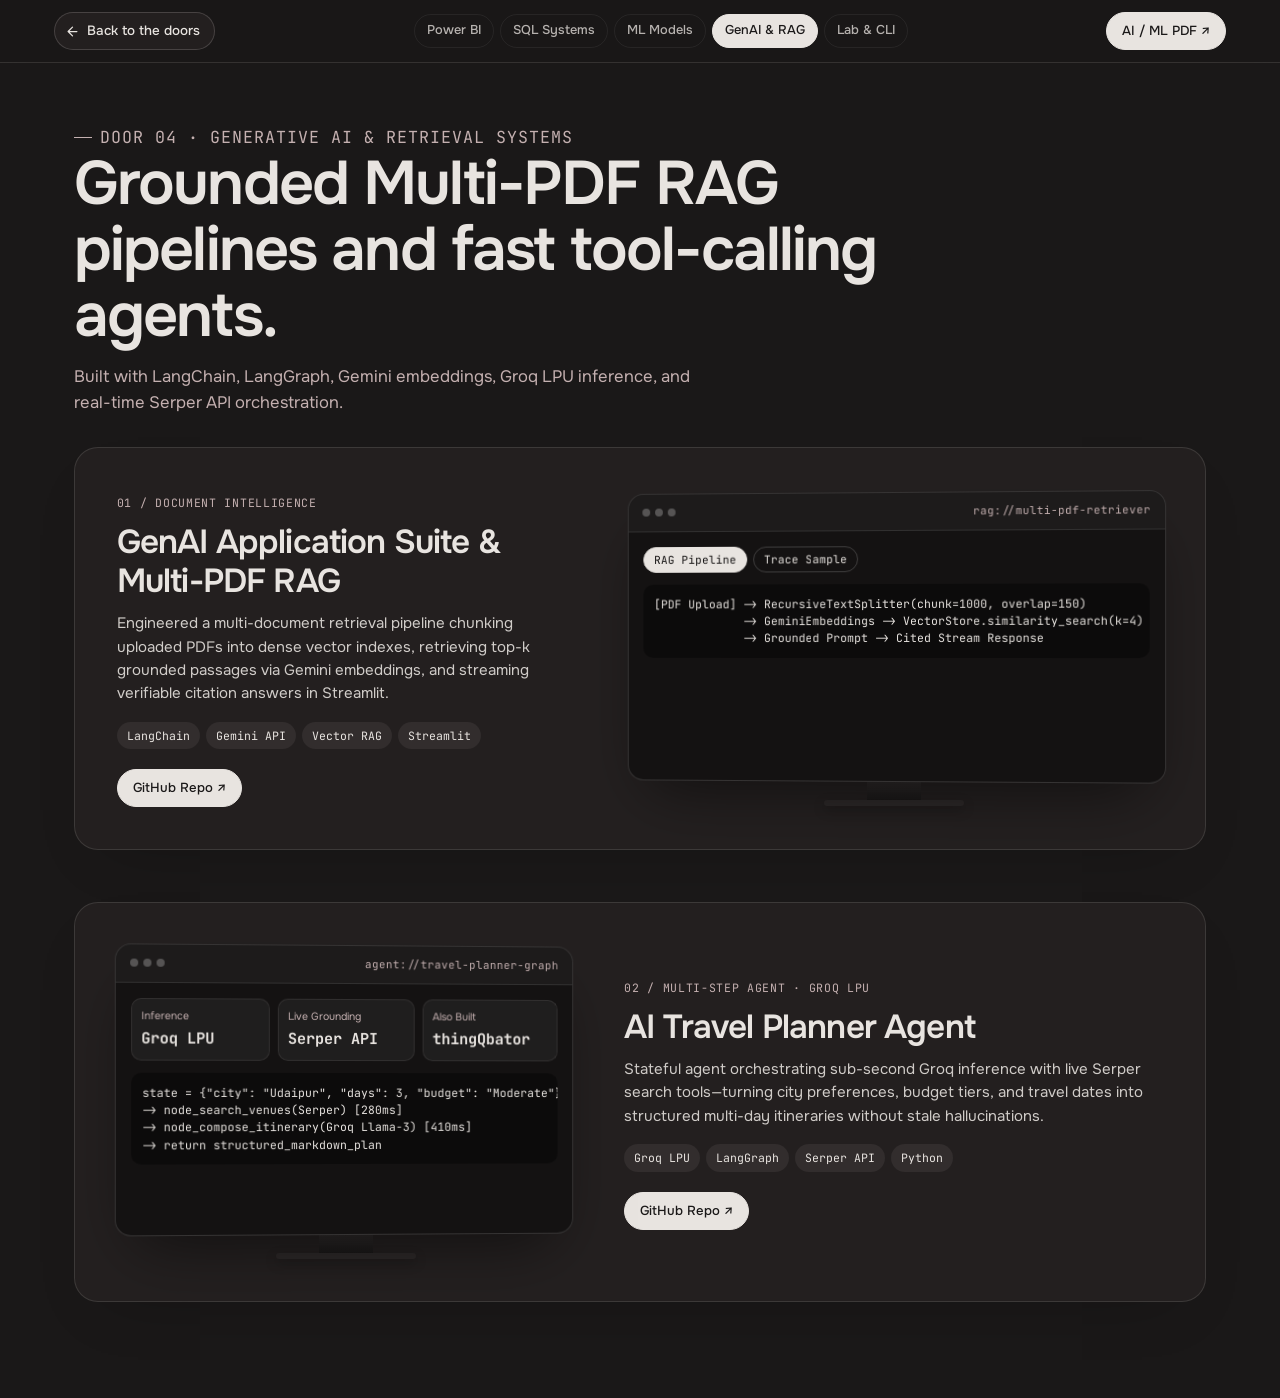
==== commit e2c72eb5: "Restore architectural UI/UX with Edison bulb pull-cord switch, Dev-AI recruiter copilot, ?role= pres" ====
--- a/genai-agents/index.html
+++ b/genai-agents/index.html
@@ -4,32 +4,32 @@
   <meta charset="UTF-8" />
   <meta name="viewport" content="width=device-width, initial-scale=1.0" />
   <title>Dev Patel — GenAI, RAG &amp; Autonomous Agents</title>
-  <script>(function(){try{if(localStorage.getItem('dp-theme')==='light')document.documentElement.dataset.theme='light';}catch(e){}})();</script>
+  <script>(function(){try{var p=new URLSearchParams(location.search).get('theme')||localStorage.getItem('dev-mode');if(p!=='light')document.documentElement.dataset.mode='dark';}catch(e){}})();</script>
   <link rel="icon" type="image/svg+xml" href="../favicon.svg" />
   <link rel="preconnect" href="https://fonts.googleapis.com" />
   <link rel="preconnect" href="https://fonts.gstatic.com" crossorigin />
-  <link href="https://fonts.googleapis.com/css2?family=JetBrains+Mono:wght@400;500&family=Work+Sans:wght@400;500;600;700&display=swap" rel="stylesheet" />
+  <link href="https://fonts.googleapis.com/css2?family=JetBrains+Mono:wght@400;500&family=Onest:wght@400;500;600;700&display=swap" rel="stylesheet" />
   <link rel="stylesheet" href="../rooms/room.css" />
 </head>
 <body>
   <header class="rn">
-    <a class="backd" href="../">
+    <a class="backd" id="backDoors" href="../#works">
       <svg viewBox="0 0 24 24" fill="none" stroke="currentColor" stroke-width="2" stroke-linecap="round" stroke-linejoin="round" aria-hidden="true"><path d="M19 12H5M12 19l-7-7 7-7"/></svg>
-      <span>Back to Portfolio</span>
+      <span>Back to the doors</span>
     </a>
-    <nav class="rn__rooms" aria-label="Case studies">
-      <a class="rn__pill" href="../power-bi/">Power BI</a>
-      <a class="rn__pill" href="../sql-analytics/">SQL Systems</a>
-      <a class="rn__pill" href="../machine-learning/">ML Models</a>
-      <a class="rn__pill on" href="../genai-agents/">GenAI &amp; RAG</a>
-      <a class="rn__pill" href="../system-terminal/">CLI Lab</a>
+    <nav class="rn__rooms" aria-label="Switch room">
+      <a class="rn__pill" href="../power-bi/" data-door="0">Power BI</a>
+      <a class="rn__pill" href="../sql-analytics/" data-door="1">SQL Systems</a>
+      <a class="rn__pill" href="../machine-learning/" data-door="2">ML Models</a>
+      <a class="rn__pill on" href="../genai-agents/" data-door="3">GenAI &amp; RAG</a>
+      <a class="rn__pill" href="../system-terminal/" data-door="4">Lab &amp; CLI</a>
     </nav>
     <a class="rbtn" href="../assets/resumes/Dev_Patel_AI_ML_Resume.pdf" target="_blank" rel="noopener">AI / ML PDF ↗</a>
   </header>
 
   <main class="wrap">
     <section class="intro">
-      <p class="eyebrow">Case Study 04 · Generative AI &amp; Retrieval Systems</p>
+      <p class="eyebrow">Door 04 · Generative AI &amp; Retrieval Systems</p>
       <h1>Grounded Multi-PDF RAG pipelines and fast tool-calling agents.</h1>
       <p>
         Built with LangChain, LangGraph, Gemini embeddings, Groq LPU inference, and real-time Serper API orchestration.
--- a/rooms/room.css
+++ b/rooms/room.css
@@ -4,28 +4,28 @@
    ========================================================================== */
 
 :root {
-  --ground: #0B0F17;
-  --ground-rgb: 11, 15, 23;
-  --ink: #F8FAFC;
-  --ink-rgb: 248, 250, 252;
-  --surface: #131B29;
-  --accent: #10B981;
-  --hairline: rgba(248, 250, 252, .11);
+  --ground: #E8E4E0;
+  --ground-rgb: 232, 228, 224;
+  --ink: #1A1818;
+  --ink-rgb: 26, 24, 24;
+  --surface: #DED8D4;
+  --accent: #6B5C5C;
+  --hairline: rgba(26, 24, 24, .11);
   --good: #10B981;
-  --font: 'Work Sans', ui-sans-serif, system-ui, -apple-system, 'Segoe UI', Roboto, sans-serif;
+  --font: 'Onest', ui-sans-serif, system-ui, -apple-system, 'Segoe UI', Roboto, sans-serif;
   --mono: 'JetBrains Mono', ui-monospace, SFMono-Regular, monospace;
   --gut: clamp(16px, 4.2vw, 56px);
   --ease: cubic-bezier(.16, 1, .3, 1);
 }
 
-html[data-theme="light"] {
-  --ground: #F8FAFC;
-  --ground-rgb: 248, 250, 252;
-  --ink: #0F172A;
-  --ink-rgb: 15, 23, 42;
-  --surface: #FFFFFF;
-  --accent: #059669;
-  --hairline: rgba(15, 23, 42, .11);
+html[data-mode="dark"] {
+  --ground: #1A1818;
+  --ground-rgb: 26, 24, 24;
+  --ink: #E8E4E0;
+  --ink-rgb: 232, 228, 224;
+  --surface: #231F1F;
+  --accent: #C4B0B0;
+  --hairline: rgba(232, 228, 224, .13);
 }
 
 *, *::before, *::after { box-sizing: border-box; }
@@ -273,8 +273,8 @@
   max-width: 100%;
   min-width: 0;
   border-radius: 16px;
-  background: #080C13;
-  color: #F8FAFC;
+  background: #141212;
+  color: #E8E4E0;
   border: 1px solid rgba(255, 255, 255, .14);
   box-shadow: 0 28px 60px -22px rgba(0, 0, 0, .55);
   overflow: hidden;
@@ -306,7 +306,7 @@
 .mon__path {
   font-family: var(--mono);
   font-size: .68rem;
-  color: #10B981;
+  color: #C4B0B0;
   overflow: hidden;
   text-overflow: ellipsis;
   white-space: nowrap;
@@ -326,14 +326,14 @@
 .mon__neck {
   width: 54px;
   height: 18px;
-  background: linear-gradient(180deg, #1E293B, #0F172A);
+  background: linear-gradient(180deg, #2B2727, #1A1818);
 }
 
 .mon__base {
   width: 140px;
   height: 6px;
   border-radius: 999px;
-  background: #1E293B;
+  background: #2B2727;
   box-shadow: 0 4px 12px rgba(0, 0, 0, .25);
 }
 
@@ -353,7 +353,7 @@
   min-width: 0;
 }
 
-.w-kpi span { display: block; font-size: .66rem; color: #94A3B8; }
+.w-kpi span { display: block; font-size: .66rem; color: #C4B0B0; }
 .w-kpi strong { display: block; margin-top: 2px; font-size: .95rem; font-family: var(--mono); overflow-wrap: anywhere; }
 
 .w-tabs {
@@ -368,16 +368,16 @@
   border-radius: 999px;
   border: 1px solid rgba(255, 255, 255, .18);
   background: transparent;
-  color: #F8FAFC;
+  color: #E8E4E0;
   font-family: var(--mono);
   font-size: .7rem;
   cursor: pointer;
 }
 
 .w-tab.on {
-  background: #10B981;
-  color: #041D14;
-  border-color: #10B981;
+  background: #E8E4E0;
+  color: #141212;
+  border-color: #E8E4E0;
 }
 
 .w-pre {
@@ -392,7 +392,7 @@
   overflow-x: auto;
   scrollbar-width: thin;
   scrollbar-color: rgba(255, 255, 255, .2) transparent;
-  color: #E2E8F0;
+  color: #E8E4E0;
 }
 
 .w-pre::-webkit-scrollbar,
@@ -417,7 +417,7 @@
   border-bottom: 1px solid rgba(255, 255, 255, .09);
 }
 
-.w-table th { color: #94A3B8; font-weight: 500; }
+.w-table th { color: #C4B0B0; font-weight: 500; }
 
 .w-sliders {
   display: grid;
@@ -433,7 +433,7 @@
   margin-bottom: 3px;
 }
 
-.w-slider input { width: 100%; accent-color: #10B981; }
+.w-slider input { width: 100%; accent-color: #C4B0B0; }
 
 /* Terminal inside System Lab Room */
 .term-out {
@@ -442,7 +442,7 @@
   font-family: var(--mono);
   font-size: .74rem;
   line-height: 1.5;
-  color: #E2E8F0;
+  color: #E8E4E0;
   margin-bottom: 10px;
 }
 
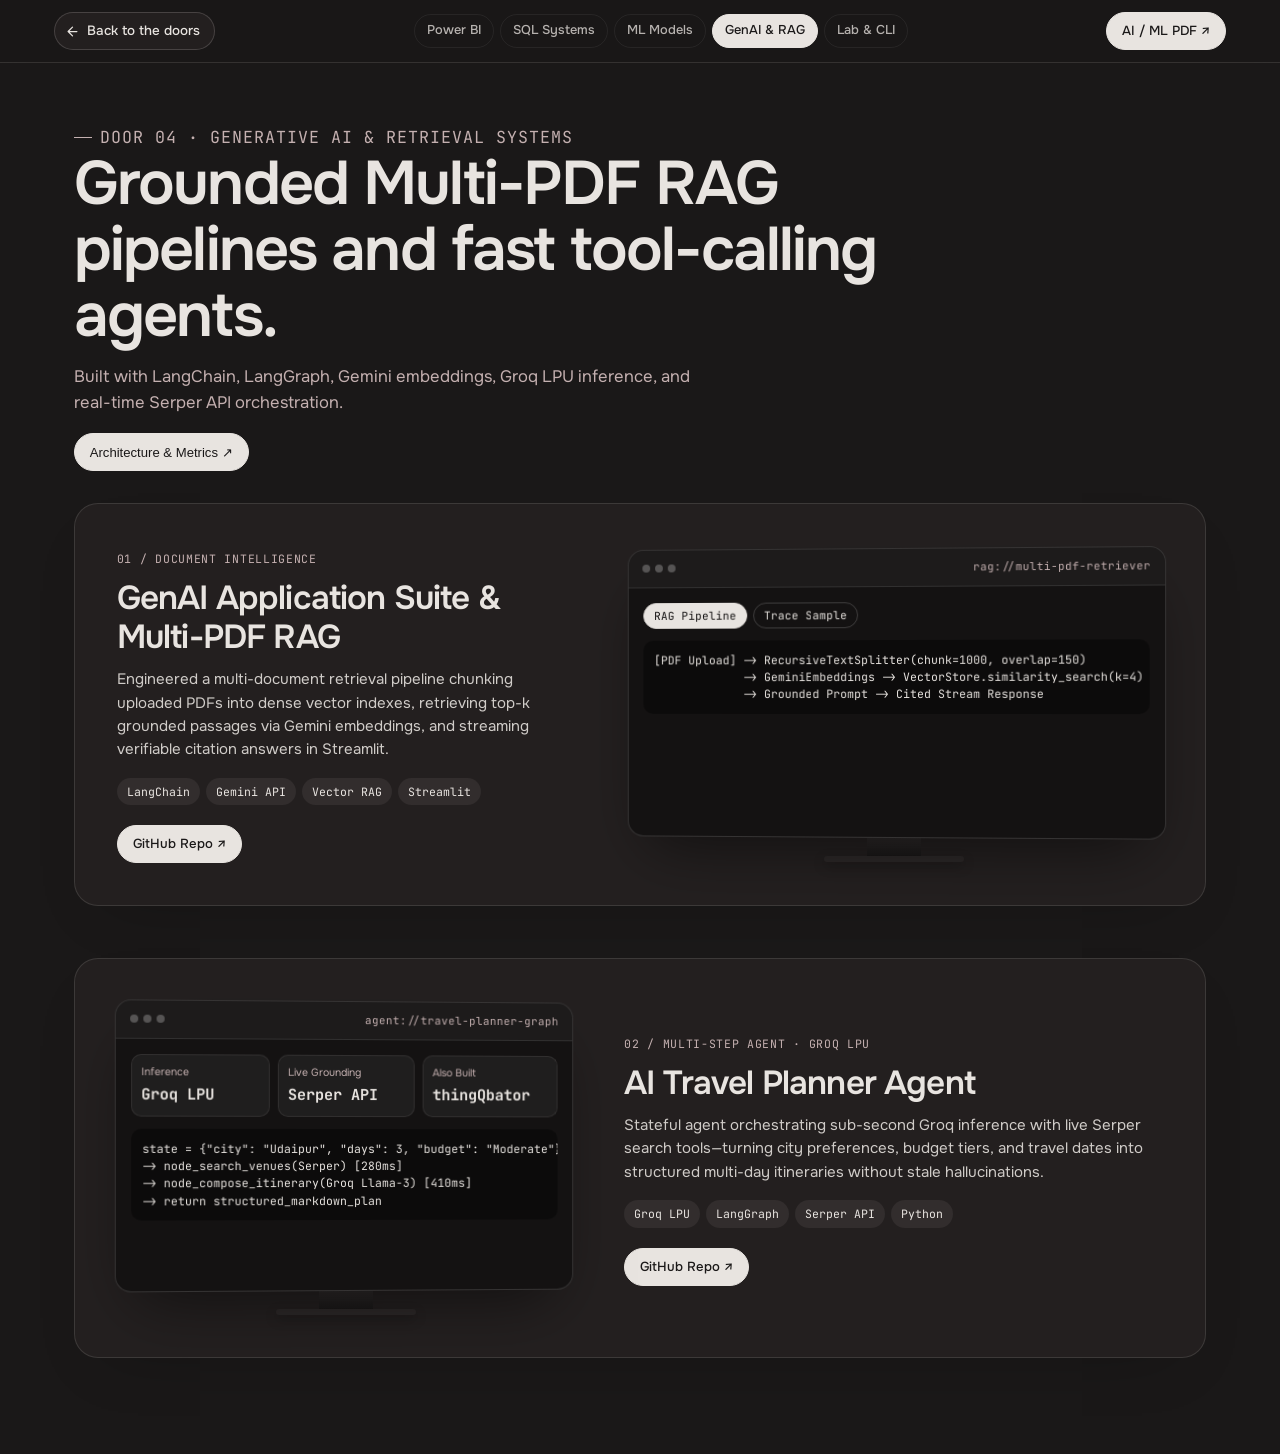
==== commit 63add7c2: "feat: separate ceiling pendant bulb from rope, strict CSP script-src self, mobile door hint, role sh" ====
--- a/genai-agents/index.html
+++ b/genai-agents/index.html
@@ -4,7 +4,10 @@
   <meta charset="UTF-8" />
   <meta name="viewport" content="width=device-width, initial-scale=1.0" />
   <title>Dev Patel — GenAI, RAG &amp; Autonomous Agents</title>
-  <script>(function(){try{var p=new URLSearchParams(location.search).get('theme')||localStorage.getItem('dev-mode');if(p!=='light')document.documentElement.dataset.mode='dark';}catch(e){}})();</script>
+  <link rel="canonical" href="https://dev-7-patel-portfolio.vercel.app/genai-agents/" />
+  <meta property="og:url" content="https://dev-7-patel-portfolio.vercel.app/genai-agents/" />
+  <meta property="og:title" content="Dev Patel — GenAI, RAG &amp; Autonomous Agents" />
+  <script src="../rooms/prepaint.js"></script>
   <link rel="icon" type="image/svg+xml" href="../favicon.svg" />
   <link rel="preconnect" href="https://fonts.googleapis.com" />
   <link rel="preconnect" href="https://fonts.gstatic.com" crossorigin />
@@ -24,7 +27,7 @@
       <a class="rn__pill on" href="../genai-agents/" data-door="3">GenAI &amp; RAG</a>
       <a class="rn__pill" href="../system-terminal/" data-door="4">Lab &amp; CLI</a>
     </nav>
-    <a class="rbtn" href="../assets/resumes/Dev_Patel_AI_ML_Resume.pdf" target="_blank" rel="noopener">AI / ML PDF ↗</a>
+    <a class="rbtn" href="../assets/resumes/Dev_Patel_AI_ML_Resume.pdf" target="_blank" rel="noopener noreferrer">AI / ML PDF ↗</a>
   </header>
 
   <main class="wrap">
@@ -34,6 +37,9 @@
       <p>
         Built with LangChain, LangGraph, Gemini embeddings, Groq LPU inference, and real-time Serper API orchestration.
       </p>
+      <div class="intro__acts">
+        <button type="button" class="rbtn" data-arch="rag">Architecture &amp; Metrics ↗</button>
+      </div>
     </section>
 
     <section class="stack">
@@ -51,7 +57,7 @@
             <span class="tag">Streamlit</span>
           </div>
           <div class="card__actions">
-            <a class="rbtn" href="https://github.com/Devpatel7777/Gen_AI" target="_blank" rel="noopener">GitHub Repo ↗</a>
+            <a class="rbtn" href="https://github.com/Devpatel7777/Gen_AI" target="_blank" rel="noopener noreferrer">GitHub Repo ↗</a>
           </div>
         </div>
 
@@ -90,7 +96,7 @@
             <span class="tag">Python</span>
           </div>
           <div class="card__actions">
-            <a class="rbtn" href="https://github.com/Devpatel7777/AI-Travel-Planner" target="_blank" rel="noopener">GitHub Repo ↗</a>
+            <a class="rbtn" href="https://github.com/Devpatel7777/AI-Travel-Planner" target="_blank" rel="noopener noreferrer">GitHub Repo ↗</a>
           </div>
         </div>
 
@@ -120,24 +126,5 @@
   </main>
 
   <script src="../rooms/room.js"></script>
-  <script>
-    (function () {
-      const views = {
-        arch: `[PDF Upload] -> RecursiveTextSplitter(chunk=1000, overlap=150)\n             -> GeminiEmbeddings -> VectorStore.similarity_search(k=4)\n             -> Grounded Prompt -> Cited Stream Response`,
-        query: `Query: "Compare Q3 operating cash flow in the uploaded annual report."\nMatched Chunks: doc_01#p14 (score 0.91), doc_01#p27 (score 0.88)\nAnswer: Grounded strictly to retrieved tables [p.14, p.27].`
-      };
-      const tabs = document.getElementById('ragTabs');
-      const out = document.getElementById('ragOut');
-      if (tabs && out) {
-        tabs.addEventListener('click', e => {
-          const b = e.target.closest('[data-r]');
-          if (!b) return;
-          tabs.querySelectorAll('.w-tab').forEach(x => x.classList.remove('on'));
-          b.classList.add('on');
-          out.textContent = views[b.dataset.r] || views.arch;
-        });
-      }
-    })();
-  </script>
 </body>
 </html>
--- a/rooms/room.css
+++ b/rooms/room.css
@@ -434,6 +434,67 @@
 }
 
 .w-slider input { width: 100%; accent-color: #C4B0B0; }
+
+/* Architecture & Live Metrics Popup Modal */
+.intro__acts { margin-top: 18px; display: flex; flex-wrap: wrap; gap: 10px; }
+.arch-modal {
+  position: fixed; inset: 0; z-index: 90; padding: 18px;
+  display: grid; place-items: center;
+  background: rgba(12, 11, 11, .72); backdrop-filter: blur(8px);
+  opacity: 0; transition: opacity .22s ease;
+}
+.arch-modal.on { opacity: 1; }
+.arch-modal[hidden] { display: none; }
+.arch-modal__panel {
+  width: min(760px, 100%); max-height: 90svh; overflow-y: auto;
+  padding: 24px clamp(18px, 3vw, 28px); border-radius: 18px;
+  background: var(--ground); color: var(--ink);
+  border: 1px solid rgba(var(--ink-rgb), .16);
+  box-shadow: 0 24px 64px rgba(0, 0, 0, .42);
+}
+.arch-modal__head {
+  display: flex; align-items: flex-start; justify-content: space-between; gap: 12px;
+  padding-bottom: 14px; border-bottom: 1px solid var(--hairline);
+}
+.arch-modal__eye {
+  margin: 0 0 4px; font-family: var(--mono); font-size: .72rem;
+  letter-spacing: .09em; text-transform: uppercase; color: var(--accent);
+}
+.arch-modal__title { margin: 0; font-size: clamp(1.15rem, 2.5vw, 1.45rem); line-height: 1.2; }
+.arch-modal__x {
+  flex: none; width: 34px; height: 34px; border-radius: 999px; border: 1px solid var(--hairline);
+  background: var(--surface); color: var(--ink); font-size: 1.1rem; cursor: pointer;
+}
+.arch-flow {
+  margin: 18px 0; display: grid; grid-template-columns: repeat(auto-fit, minmax(150px, 1fr));
+  gap: 10px; align-items: stretch;
+}
+.arch-node {
+  position: relative; padding: 12px; border-radius: 12px;
+  background: var(--surface); border: 1px solid rgba(var(--ink-rgb), .12);
+}
+.arch-node small {
+  display: block; font-family: var(--mono); font-size: .66rem;
+  letter-spacing: .08em; text-transform: uppercase; color: var(--accent); margin-bottom: 4px;
+}
+.arch-node strong { display: block; font-size: .86rem; line-height: 1.35; }
+.arch-metrics {
+  display: grid; grid-template-columns: repeat(auto-fit, minmax(140px, 1fr)); gap: 8px;
+  margin-top: 12px;
+}
+.arch-metric {
+  padding: 10px 12px; border-radius: 10px;
+  border: 1px dashed rgba(var(--ink-rgb), .18); font-family: var(--mono); font-size: .74rem;
+}
+.arch-metric b { display: block; color: var(--ink); font-size: .84rem; margin-bottom: 2px; }
+.arch-metric span { color: var(--accent); font-size: .7rem; }
+
+/* 404 Utility Route */
+.nf-body { margin: 0; min-height: 100svh; display: grid; place-items: center; padding: 1.5rem; text-align: center; }
+.nf-card { max-width: 28rem; }
+.nf-card small { font-family: var(--mono); letter-spacing: .12em; text-transform: uppercase; color: var(--accent); }
+.nf-card h1 { font-size: clamp(2.4rem, 7vw, 4rem); margin: .4rem 0 .7rem; letter-spacing: -.03em; line-height: 1.05; }
+.nf-card p { margin: 0 0 1.6rem; color: var(--accent); line-height: 1.6; }
 
 /* Terminal inside System Lab Room */
 .term-out {
